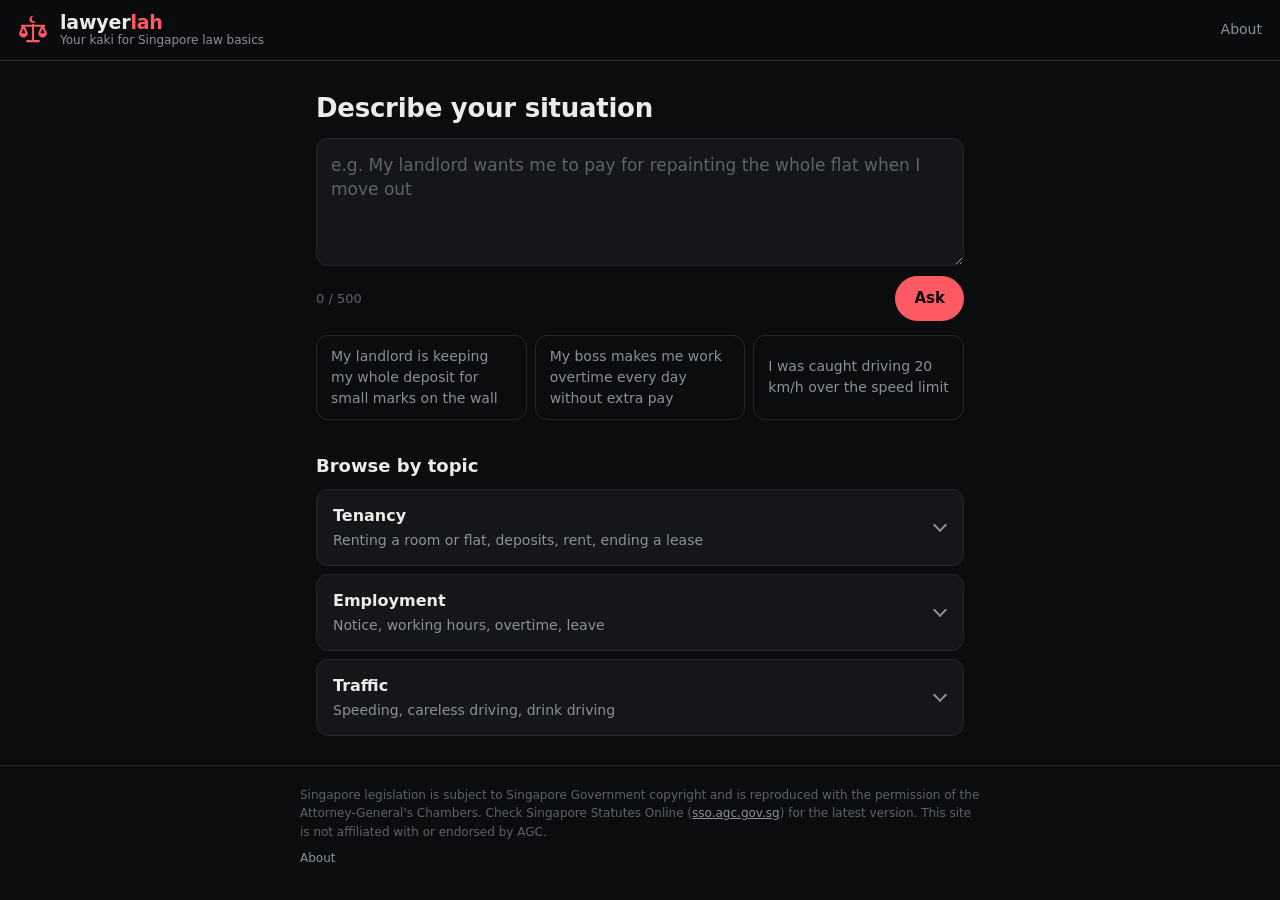
==== web/index.html @ f3852df4 "LawyerLah v1: static site, Cloudflare Worker API, placeholder law data Mobile-first dark site (plain" ====
<!doctype html>
<html lang="en">
<head>
  <meta charset="utf-8">
  <meta name="viewport" content="width=device-width, initial-scale=1, viewport-fit=cover">
  <title>lawyerlah · Your kaki for Singapore law basics</title>
  <meta name="description" content="Describe an everyday situation in Singapore (tenancy, employment, traffic) and see which Act and section seems relevant, in plain English. Not legal advice.">
  <meta name="theme-color" content="#0b0c0e">
  <meta name="color-scheme" content="dark">
  <link rel="icon" type="image/svg+xml" href="data:image/svg+xml,%3Csvg xmlns='http://www.w3.org/2000/svg' viewBox='0 0 32 32'%3E%3Crect width='32' height='32' rx='7' fill='%230b0c0e'/%3E%3Cg transform='translate(2.4 2.6) scale(.85)'%3E%3Cpath fill='%23ff5a64' d='M16.74 2.78A3.3 3.3 0 1 0 18.84 7.69A2.7 2.7 0 1 1 16.74 2.78Z'/%3E%3Cpath fill='none' stroke='%23ff5a64' stroke-width='2.4' stroke-linecap='round' stroke-linejoin='round' d='M16 11v15M10.5 26.5h11M5.5 12h21M7 12 4 19M7 12l3 7M25 12l-3 7M25 12l3 7'/%3E%3Cpath fill='%23ff5a64' d='M3 19h8a4 4 0 0 1-8 0zM21 19h8a4 4 0 0 1-8 0z'/%3E%3C/g%3E%3C/svg%3E">
  <link rel="canonical" href="https://lawyerlah.com/">
  <meta property="og:type" content="website">
  <meta property="og:site_name" content="lawyerlah">
  <meta property="og:title" content="lawyerlah · Your kaki for Singapore law basics">
  <meta property="og:description" content="Describe an everyday situation and see which Singapore Act and section seems relevant, in plain English. Not legal advice.">
  <meta property="og:url" content="https://lawyerlah.com/">
  <meta property="og:image" content="https://lawyerlah.com/og.png">
  <meta property="og:image:width" content="1200">
  <meta property="og:image:height" content="630">
  <meta property="og:image:alt" content="lawyerlah logo: scales with a crescent. Your kaki for Singapore law basics.">
  <meta name="twitter:card" content="summary_large_image">
  <meta name="twitter:title" content="lawyerlah · Your kaki for Singapore law basics">
  <meta name="twitter:description" content="Describe an everyday situation and see which Singapore Act and section seems relevant, in plain English. Not legal advice.">
  <meta name="twitter:image" content="https://lawyerlah.com/og.png">
  <link rel="stylesheet" href="style.css">
</head>
<body>
  <header class="top">
    <a class="brand" href="/" aria-label="lawyerlah home">
      <svg class="mark" viewBox="0 0 32 32" aria-hidden="true">
        <path fill="currentColor" d="M16.74 2.78A3.3 3.3 0 1 0 18.84 7.69A2.7 2.7 0 1 1 16.74 2.78Z"/>
        <path fill="none" stroke="currentColor" stroke-width="2" stroke-linecap="round" stroke-linejoin="round" d="M16 11v15M10.5 26.5h11M5.5 12h21M7 12 4 19M7 12l3 7M25 12l-3 7M25 12l3 7"/>
        <path fill="currentColor" d="M3 19h8a4 4 0 0 1-8 0zM21 19h8a4 4 0 0 1-8 0z"/>
      </svg>
      <span class="brand-text">
        <span class="wordmark">lawyer<span class="accent">lah</span></span>
        <span class="tagline">Your kaki for Singapore law basics</span>
      </span>
    </a>
    <a class="top-link" href="/about">About</a>
  </header>

  <main>
    <div id="offline" class="banner" role="status" hidden>You're offline. Questions will work again when you reconnect.</div>

    <form id="ask" class="ask" novalidate>
      <label for="q" class="ask-label">Describe your situation</label>
      <textarea id="q" name="question" rows="4" maxlength="500" placeholder="e.g. My landlord wants me to pay for repainting the whole flat when I move out" required></textarea>
      <div class="ask-row">
        <span id="count" class="count" aria-live="polite">0 / 500</span>
        <button id="submit" class="btn btn-primary" type="submit">Ask</button>
      </div>
      <p id="ask-error" class="field-error" role="alert" hidden></p>
      <div class="chips" aria-label="Examples">
        <button type="button" class="chip">My landlord is keeping my whole deposit for small marks on the wall</button>
        <button type="button" class="chip">My boss makes me work overtime every day without extra pay</button>
        <button type="button" class="chip">I was caught driving 20 km/h over the speed limit</button>
      </div>
    </form>

    <section id="result" class="result" aria-live="polite">
      <div id="loading" class="card loading" hidden>
        <p class="loading-text"><span class="spinner" aria-hidden="true"></span>Looking through the Acts…</p>
        <div class="skeleton w60"></div>
        <div class="skeleton"></div>
        <div class="skeleton w80"></div>
      </div>

      <div id="notice" class="card notice" hidden>
        <h2 id="notice-title" class="notice-title"></h2>
        <p id="notice-text" class="notice-text"></p>
        <button id="retry" class="btn" type="button" hidden>Try again</button>
      </div>

      <article id="answer" class="card answer" hidden>
        <div class="block">
          <h2 class="label">Likely relevant law</h2>
          <p id="a-law" class="law"></p>
        </div>
        <div class="block">
          <h2 class="label">What it says in plain English</h2>
          <p id="a-plain"></p>
        </div>
        <div class="block">
          <h2 class="label">What is unclear or depends</h2>
          <p id="a-unclear"></p>
        </div>
        <a id="a-link" class="btn btn-primary btn-block" target="_blank" rel="noopener noreferrer"></a>
        <div class="feedback">
          <span class="feedback-q">Was this pointer useful?</span>
          <div class="feedback-btns">
            <button type="button" class="btn btn-small" data-vote="helpful">Helpful</button>
            <button type="button" class="btn btn-small" data-vote="wrong">Wrong</button>
          </div>
          <span id="fb-thanks" class="feedback-thanks" hidden></span>
        </div>
        <p class="disclaimer">Not legal advice. For general understanding only. Ask a lawyer for your situation.</p>
      </article>
    </section>

    <section class="topics" aria-labelledby="topics-title">
      <h2 id="topics-title" class="section-title">Browse by topic</h2>
      <ul class="topic-list">
        <li>
          <details>
            <summary><span class="topic-name">Tenancy</span><span class="topic-sub">Renting a room or flat, deposits, rent, ending a lease</span></summary>
            <div class="topic-qs">
              <button type="button" class="chip">My landlord wants to end my lease early because I paid rent late</button>
              <button type="button" class="chip">I owe two months of rent and my landlord says he will take my things</button>
              <button type="button" class="chip">My landlord won't return my deposit after I moved out</button>
            </div>
          </details>
        </li>
        <li>
          <details>
            <summary><span class="topic-name">Employment</span><span class="topic-sub">Notice, working hours, overtime, leave</span></summary>
            <div class="topic-qs">
              <button type="button" class="chip">How much notice do I give if I want to resign?</button>
              <button type="button" class="chip">My boss makes me work 12 hours a day</button>
              <button type="button" class="chip">How many days of annual leave do I get after two years?</button>
            </div>
          </details>
        </li>
        <li>
          <details>
            <summary><span class="topic-name">Traffic</span><span class="topic-sub">Speeding, careless driving, drink driving</span></summary>
            <div class="topic-qs">
              <button type="button" class="chip">I was caught speeding on the expressway</button>
              <button type="button" class="chip">I changed lanes without signalling and a car hit me</button>
              <button type="button" class="chip">I had two beers at dinner and drove home</button>
            </div>
          </details>
        </li>
      </ul>
    </section>
  </main>

  <footer class="foot">
    <p>Singapore legislation is subject to Singapore Government copyright and is reproduced with the permission of the Attorney-General's Chambers. Check Singapore Statutes Online (<a href="https://sso.agc.gov.sg/" target="_blank" rel="noopener noreferrer">sso.agc.gov.sg</a>) for the latest version. This site is not affiliated with or endorsed by AGC.</p>
    <p class="foot-links"><a href="/about">About</a></p>
  </footer>

  <script src="app.js"></script>
</body>
</html>
---- web/style.css ----
:root {
  --bg: #0b0c0e;
  --surface: #141619;
  --surface-2: #1b1e22;
  --line: #24272c;
  --text: #ecebe7;
  --muted: #8b9099;
  --faint: #5d626b;
  --accent: #ff5a64; /* the one accent: Singapore red, lifted for the dark background */
  --accent-ink: #0b0c0e;
  --warn: #ff9f1c;
  --warn-bg: rgba(255, 159, 28, 0.12);
  --ok: #3ccf7a;

  --radius: 12px;
  --sans: system-ui, -apple-system, "Segoe UI", Roboto, "Helvetica Neue", Arial, sans-serif;
  color-scheme: dark;
}

* { box-sizing: border-box; }
html, body { margin: 0; }
body {
  background: var(--bg);
  color: var(--text);
  font: 16px/1.5 var(--sans);
  -webkit-font-smoothing: antialiased;
  -webkit-tap-highlight-color: transparent;
  min-height: 100dvh;
  display: flex;
  flex-direction: column;
}
button, input, textarea { font: inherit; color: inherit; }
button { cursor: pointer; }
a { color: var(--text); }
[hidden] { display: none !important; }
:focus-visible { outline: 2px solid var(--accent); outline-offset: 2px; }

/* ------------------------------------------------------------ header */
.top {
  position: sticky; top: 0; z-index: 10;
  display: flex; align-items: center; justify-content: space-between; gap: 12px;
  padding: calc(12px + env(safe-area-inset-top)) 16px 12px;
  background: rgba(11, 12, 14, 0.92);
  backdrop-filter: blur(10px);
  -webkit-backdrop-filter: blur(10px);
  border-bottom: 1px solid var(--line);
}
.brand { display: flex; align-items: center; gap: 10px; min-width: 0; text-decoration: none; color: var(--text); }
.mark { width: 34px; height: 34px; flex: none; color: var(--accent); }
.brand-text { display: flex; flex-direction: column; line-height: 1.15; min-width: 0; }
.wordmark { font-weight: 700; font-size: 19px; letter-spacing: -0.01em; }
.accent { color: var(--accent); }
.tagline { color: var(--muted); font-size: 12px; white-space: nowrap; overflow: hidden; text-overflow: ellipsis; }
.top-link { color: var(--muted); font-size: 14px; text-decoration: none; padding: 6px 2px; white-space: nowrap; }
.top-link:hover { color: var(--text); }

main { flex: 1; width: 100%; max-width: 680px; margin: 0 auto; padding: 16px; }

/* ------------------------------------------------------------ banner */
.banner {
  margin-bottom: 12px; padding: 10px 12px; border-radius: var(--radius);
  background: var(--warn-bg); color: var(--warn); font-size: 14px;
}

/* ------------------------------------------------------------ ask */
.ask { display: flex; flex-direction: column; gap: 10px; }
.ask-label { font-size: 22px; font-weight: 650; letter-spacing: -0.01em; }
textarea {
  width: 100%; min-height: 128px; resize: vertical;
  padding: 14px; border-radius: var(--radius);
  background: var(--surface); border: 1px solid var(--line);
  font-size: 17px; line-height: 1.45;
}
textarea::placeholder { color: var(--faint); }
textarea:focus { border-color: var(--accent); outline: none; }
.ask-row { display: flex; align-items: center; justify-content: space-between; gap: 12px; }
.count { color: var(--faint); font-size: 13px; font-variant-numeric: tabular-nums; }
.count.near { color: var(--warn); }
.field-error { margin: 0; color: var(--warn); font-size: 14px; }

.btn {
  display: inline-flex; align-items: center; justify-content: center; gap: 6px;
  min-height: 44px; padding: 10px 18px; border-radius: 999px;
  background: var(--surface-2); border: 1px solid var(--line);
  font-weight: 600; font-size: 15px; text-decoration: none; color: var(--text);
}
.btn:hover { border-color: var(--faint); }
.btn-primary { background: var(--accent); border-color: var(--accent); color: var(--accent-ink); }
.btn-primary:hover { filter: brightness(1.08); border-color: var(--accent); }
.btn:disabled { opacity: 0.55; cursor: default; }
.btn-block { width: 100%; text-align: center; }
.btn-small { min-height: 38px; padding: 6px 14px; font-size: 14px; }
.btn[aria-pressed="true"] { border-color: var(--accent); color: var(--accent); }

.chips { display: flex; flex-direction: column; gap: 8px; margin-top: 4px; }
.chip {
  text-align: left; padding: 10px 14px; border-radius: var(--radius);
  background: transparent; border: 1px solid var(--line); color: var(--muted); font-size: 14px;
}
.chip:hover { color: var(--text); border-color: var(--faint); }

/* ------------------------------------------------------------ result cards */
.result { margin-top: 20px; scroll-margin-top: 80px; }
.card {
  background: var(--surface); border: 1px solid var(--line); border-radius: var(--radius);
  padding: 16px; display: flex; flex-direction: column; gap: 16px;
}
.block p { margin: 4px 0 0; }
.label {
  margin: 0; font-size: 12px; font-weight: 650; letter-spacing: 0.08em; text-transform: uppercase; color: var(--muted);
}
.law { font-size: 19px; font-weight: 650; line-height: 1.3; }
.law .sec { display: block; color: var(--accent); font-size: 16px; margin-top: 2px; }

.feedback {
  display: flex; flex-wrap: wrap; align-items: center; justify-content: space-between; gap: 8px;
  padding-top: 14px; border-top: 1px solid var(--line);
}
.feedback-q { color: var(--muted); font-size: 14px; }
.feedback-btns { display: flex; gap: 8px; }
.feedback-thanks { color: var(--ok); font-size: 14px; width: 100%; }

.disclaimer {
  margin: 0; padding: 10px 12px; border-radius: 8px;
  background: var(--surface-2); color: var(--muted); font-size: 13px;
}

.notice-title { margin: 0; font-size: 17px; }
.notice-text { margin: 0; color: var(--muted); }
.notice.warn .notice-title { color: var(--warn); }
.notice .btn { align-self: flex-start; }

/* loading */
.loading-text { margin: 0; display: flex; align-items: center; gap: 10px; color: var(--muted); }
.spinner {
  width: 16px; height: 16px; border-radius: 50%;
  border: 2px solid var(--line); border-top-color: var(--accent);
  animation: spin 0.8s linear infinite;
}
.skeleton { height: 14px; border-radius: 6px; background: var(--surface-2); animation: pulse 1.2s ease-in-out infinite; }
.skeleton.w60 { width: 60%; }
.skeleton.w80 { width: 80%; }
@keyframes spin { to { transform: rotate(360deg); } }
@keyframes pulse { 50% { opacity: 0.45; } }
@media (prefers-reduced-motion: reduce) {
  .spinner, .skeleton { animation: none; }
}

/* ------------------------------------------------------------ topics */
.topics { margin-top: 32px; }
.section-title { margin: 0 0 10px; font-size: 18px; font-weight: 650; }
.topic-list { list-style: none; margin: 0; padding: 0; display: flex; flex-direction: column; gap: 8px; }
details { background: var(--surface); border: 1px solid var(--line); border-radius: var(--radius); }
summary {
  list-style: none; cursor: pointer; padding: 14px 40px 14px 16px; position: relative;
  display: flex; flex-direction: column; gap: 2px;
}
summary::-webkit-details-marker { display: none; }
summary::after {
  content: ""; position: absolute; right: 18px; top: 50%; width: 8px; height: 8px;
  border-right: 2px solid var(--muted); border-bottom: 2px solid var(--muted);
  transform: translateY(-70%) rotate(45deg); transition: transform 0.15s;
}
details[open] summary::after { transform: translateY(-30%) rotate(-135deg); }
.topic-name { font-weight: 650; }
.topic-sub { color: var(--muted); font-size: 14px; }
.topic-qs { display: flex; flex-direction: column; gap: 8px; padding: 0 12px 12px; }

/* ------------------------------------------------------------ about */
.about { line-height: 1.6; }
.about p { margin: 0 0 14px; }
.about-title { margin: 8px 0 16px; font-size: 26px; letter-spacing: -0.01em; }
.about .section-title { margin-top: 28px; }
.about .disclaimer { font-size: 15px; color: var(--text); }

/* ------------------------------------------------------------ footer */
.foot {
  border-top: 1px solid var(--line); color: var(--faint); font-size: 12px; line-height: 1.55;
  padding: 20px 16px calc(24px + env(safe-area-inset-bottom));
}
.foot p { max-width: 680px; margin: 0 auto 8px; }
.foot a { color: var(--muted); }
.foot-links a { text-decoration: none; }

@media (min-width: 640px) {
  main { padding: 28px 16px; }
  .ask-label { font-size: 26px; }
  .chips { flex-direction: row; flex-wrap: wrap; }
  .chips .chip { flex: 1 1 30%; }
}
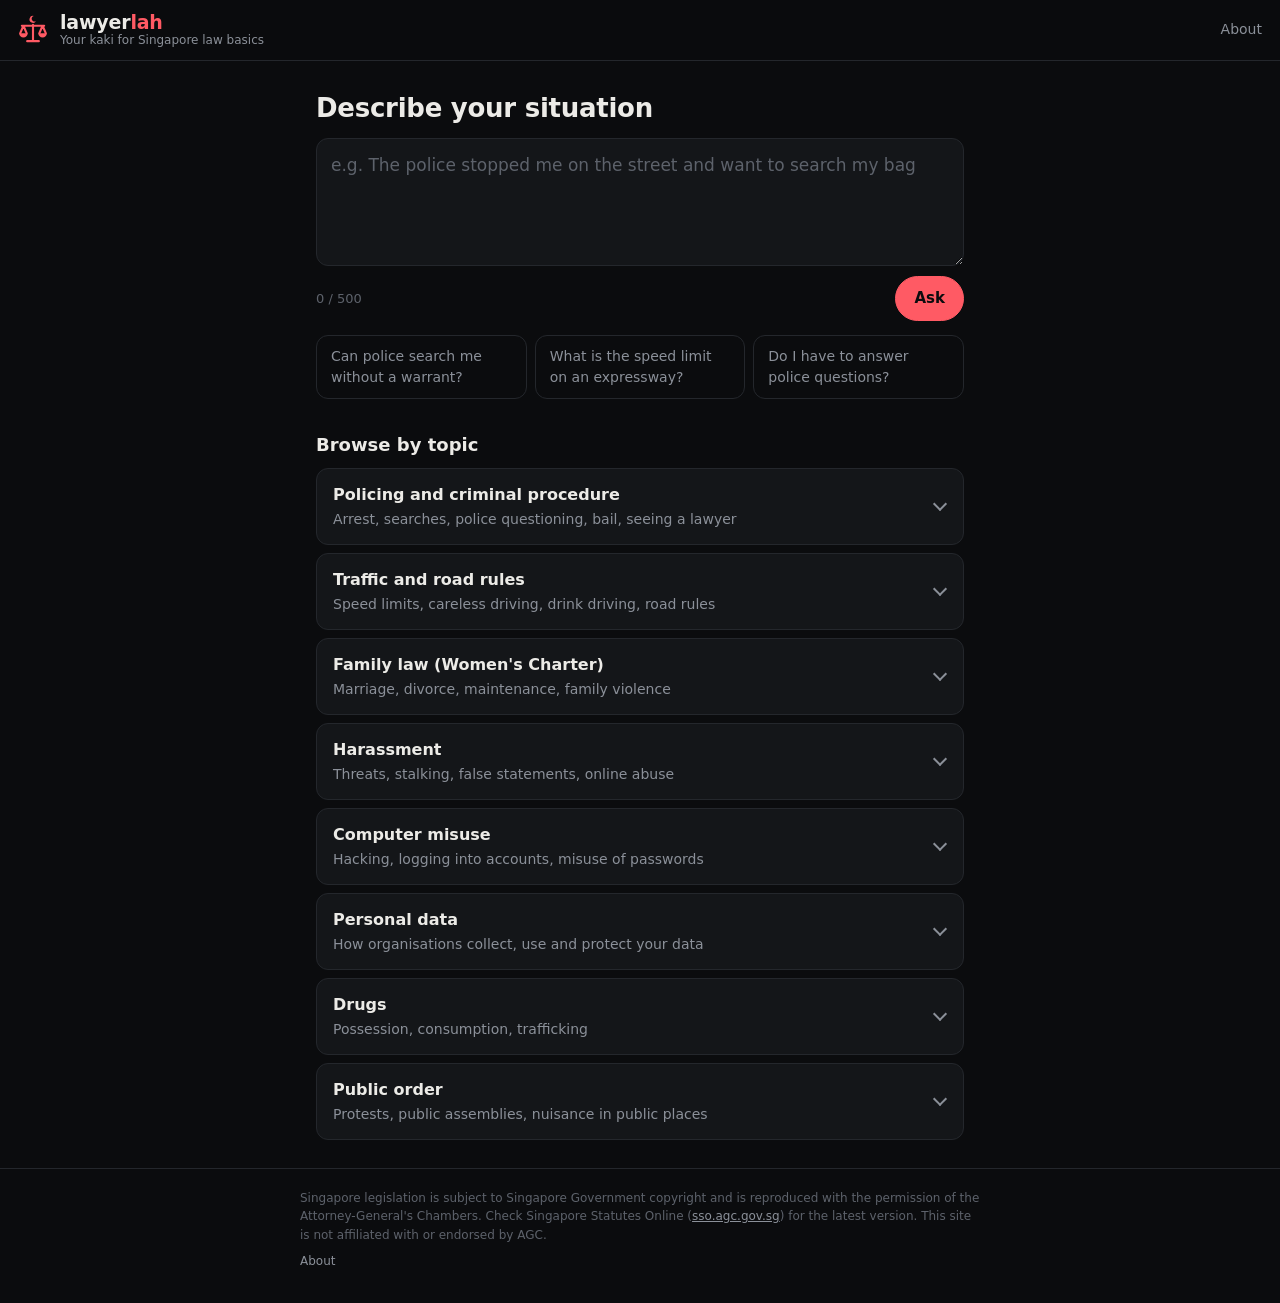
==== commit 438c997b: "Coverage text matches the Acts loaded; real KV record shapes; Act name map - Home page chips, browse" ====
--- a/web/index.html
+++ b/web/index.html
@@ -4,24 +4,25 @@
   <meta charset="utf-8">
   <meta name="viewport" content="width=device-width, initial-scale=1, viewport-fit=cover">
   <title>lawyerlah · Your kaki for Singapore law basics</title>
-  <meta name="description" content="Describe an everyday situation in Singapore (tenancy, employment, traffic) and see which Act and section seems relevant, in plain English. Not legal advice.">
+  <meta name="description" content="Describe an everyday situation in Singapore and see what the Acts say, in plain English: policing and criminal procedure, traffic and road rules, family law (Women's Charter), harassment, computer misuse, personal data, drugs and public order. Not legal advice.">
   <meta name="theme-color" content="#0b0c0e">
   <meta name="color-scheme" content="dark">
+  <meta name="robots" content="noindex, nofollow, noarchive, nosnippet">
   <link rel="icon" type="image/svg+xml" href="data:image/svg+xml,%3Csvg xmlns='http://www.w3.org/2000/svg' viewBox='0 0 32 32'%3E%3Crect width='32' height='32' rx='7' fill='%230b0c0e'/%3E%3Cg transform='translate(2.4 2.6) scale(.85)'%3E%3Cpath fill='%23ff5a64' d='M16.74 2.78A3.3 3.3 0 1 0 18.84 7.69A2.7 2.7 0 1 1 16.74 2.78Z'/%3E%3Cpath fill='none' stroke='%23ff5a64' stroke-width='2.4' stroke-linecap='round' stroke-linejoin='round' d='M16 11v15M10.5 26.5h11M5.5 12h21M7 12 4 19M7 12l3 7M25 12l-3 7M25 12l3 7'/%3E%3Cpath fill='%23ff5a64' d='M3 19h8a4 4 0 0 1-8 0zM21 19h8a4 4 0 0 1-8 0z'/%3E%3C/g%3E%3C/svg%3E">
-  <link rel="canonical" href="https://lawyerlah.com/">
+  <link rel="canonical" href="/">
   <meta property="og:type" content="website">
   <meta property="og:site_name" content="lawyerlah">
   <meta property="og:title" content="lawyerlah · Your kaki for Singapore law basics">
   <meta property="og:description" content="Describe an everyday situation and see which Singapore Act and section seems relevant, in plain English. Not legal advice.">
-  <meta property="og:url" content="https://lawyerlah.com/">
-  <meta property="og:image" content="https://lawyerlah.com/og.png">
+  <meta property="og:url" content="/">
+  <meta property="og:image" content="/og.png">
   <meta property="og:image:width" content="1200">
   <meta property="og:image:height" content="630">
   <meta property="og:image:alt" content="lawyerlah logo: scales with a crescent. Your kaki for Singapore law basics.">
   <meta name="twitter:card" content="summary_large_image">
   <meta name="twitter:title" content="lawyerlah · Your kaki for Singapore law basics">
   <meta name="twitter:description" content="Describe an everyday situation and see which Singapore Act and section seems relevant, in plain English. Not legal advice.">
-  <meta name="twitter:image" content="https://lawyerlah.com/og.png">
+  <meta name="twitter:image" content="/og.png">
   <link rel="stylesheet" href="style.css">
 </head>
 <body>
@@ -45,16 +46,16 @@
 
     <form id="ask" class="ask" novalidate>
       <label for="q" class="ask-label">Describe your situation</label>
-      <textarea id="q" name="question" rows="4" maxlength="500" placeholder="e.g. My landlord wants me to pay for repainting the whole flat when I move out" required></textarea>
+      <textarea id="q" name="question" rows="4" maxlength="500" placeholder="e.g. The police stopped me on the street and want to search my bag" required></textarea>
       <div class="ask-row">
         <span id="count" class="count" aria-live="polite">0 / 500</span>
         <button id="submit" class="btn btn-primary" type="submit">Ask</button>
       </div>
       <p id="ask-error" class="field-error" role="alert" hidden></p>
       <div class="chips" aria-label="Examples">
-        <button type="button" class="chip">My landlord is keeping my whole deposit for small marks on the wall</button>
-        <button type="button" class="chip">My boss makes me work overtime every day without extra pay</button>
-        <button type="button" class="chip">I was caught driving 20 km/h over the speed limit</button>
+        <button type="button" class="chip">Can police search me without a warrant?</button>
+        <button type="button" class="chip">What is the speed limit on an expressway?</button>
+        <button type="button" class="chip">Do I have to answer police questions?</button>
       </div>
     </form>
 
@@ -73,19 +74,30 @@
       </div>
 
       <article id="answer" class="card answer" hidden>
+        <div id="a-demo" class="demo-banner" role="note" hidden>
+          <strong id="a-demo-title">DEMO DATA, not real law</strong>
+          <span>This answer uses placeholder text, not the real wording of the section. It is only here to test the site.</span>
+        </div>
         <div class="block">
-          <h2 class="label">Likely relevant law</h2>
-          <p id="a-law" class="law"></p>
+          <h2 class="label">The short answer</h2>
+          <p id="a-short" class="short-answer"></p>
+          <p id="a-figures" class="figures-note" hidden></p>
+        </div>
+        <div id="a-how-block" class="block">
+          <h2 class="label">How it applies</h2>
+          <p id="a-how"></p>
         </div>
         <div class="block">
-          <h2 class="label">What it says in plain English</h2>
-          <p id="a-plain"></p>
-        </div>
-        <div class="block">
-          <h2 class="label">What is unclear or depends</h2>
-          <p id="a-unclear"></p>
-        </div>
-        <a id="a-link" class="btn btn-primary btn-block" target="_blank" rel="noopener noreferrer"></a>
+          <h2 class="label">What depends on the facts</h2>
+          <ul id="a-depends" class="depends"></ul>
+        </div>
+        <div id="a-source" class="source"></div>
+        <div id="a-further" class="further" hidden></div>
+        <div id="a-routes-block" class="block" hidden>
+          <h2 class="label">Official routes that may apply</h2>
+          <p class="routes-note">For information only. Each route has its own conditions, and whether any of them fits depends on the facts. Details can change; the official page has the current version.</p>
+          <ul id="a-routes" class="routes"></ul>
+        </div>
         <div class="feedback">
           <span class="feedback-q">Was this pointer useful?</span>
           <div class="feedback-btns">
@@ -94,7 +106,7 @@
           </div>
           <span id="fb-thanks" class="feedback-thanks" hidden></span>
         </div>
-        <p class="disclaimer">Not legal advice. For general understanding only. Ask a lawyer for your situation.</p>
+        <p class="disclaimer">Not legal advice. For general understanding only. Ask a lawyer for your situation. This is general information, not a lawyer, no lawyer-client relationship.</p>
       </article>
     </section>
 
@@ -103,31 +115,77 @@
       <ul class="topic-list">
         <li>
           <details>
-            <summary><span class="topic-name">Tenancy</span><span class="topic-sub">Renting a room or flat, deposits, rent, ending a lease</span></summary>
-            <div class="topic-qs">
-              <button type="button" class="chip">My landlord wants to end my lease early because I paid rent late</button>
-              <button type="button" class="chip">I owe two months of rent and my landlord says he will take my things</button>
-              <button type="button" class="chip">My landlord won't return my deposit after I moved out</button>
-            </div>
-          </details>
-        </li>
-        <li>
-          <details>
-            <summary><span class="topic-name">Employment</span><span class="topic-sub">Notice, working hours, overtime, leave</span></summary>
-            <div class="topic-qs">
-              <button type="button" class="chip">How much notice do I give if I want to resign?</button>
-              <button type="button" class="chip">My boss makes me work 12 hours a day</button>
-              <button type="button" class="chip">How many days of annual leave do I get after two years?</button>
-            </div>
-          </details>
-        </li>
-        <li>
-          <details>
-            <summary><span class="topic-name">Traffic</span><span class="topic-sub">Speeding, careless driving, drink driving</span></summary>
-            <div class="topic-qs">
-              <button type="button" class="chip">I was caught speeding on the expressway</button>
-              <button type="button" class="chip">I changed lanes without signalling and a car hit me</button>
-              <button type="button" class="chip">I had two beers at dinner and drove home</button>
+            <summary><span class="topic-name">Policing and criminal procedure</span><span class="topic-sub">Arrest, searches, police questioning, bail, seeing a lawyer</span></summary>
+            <div class="topic-qs">
+              <button type="button" class="chip">What happens after someone is arrested?</button>
+              <button type="button" class="chip">Can I see a lawyer after being arrested?</button>
+              <button type="button" class="chip">How long can police hold someone before they see a Magistrate?</button>
+            </div>
+          </details>
+        </li>
+        <li>
+          <details>
+            <summary><span class="topic-name">Traffic and road rules</span><span class="topic-sub">Speed limits, careless driving, drink driving, road rules</span></summary>
+            <div class="topic-qs">
+              <button type="button" class="chip">What is the speed limit on normal roads?</button>
+              <button type="button" class="chip">What happens if someone drives after drinking?</button>
+              <button type="button" class="chip">Can I use my phone while driving?</button>
+            </div>
+          </details>
+        </li>
+        <li>
+          <details>
+            <summary><span class="topic-name">Family law (Women's Charter)</span><span class="topic-sub">Marriage, divorce, maintenance, family violence</span></summary>
+            <div class="topic-qs">
+              <button type="button" class="chip">How does a divorce start?</button>
+              <button type="button" class="chip">Can a spouse be asked to pay maintenance?</button>
+              <button type="button" class="chip">How do I get a protection order against a family member?</button>
+            </div>
+          </details>
+        </li>
+        <li>
+          <details>
+            <summary><span class="topic-name">Harassment</span><span class="topic-sub">Threats, stalking, false statements, online abuse</span></summary>
+            <div class="topic-qs">
+              <button type="button" class="chip">Someone keeps sending me threatening messages</button>
+              <button type="button" class="chip">Can I stop someone posting false things about me online?</button>
+              <button type="button" class="chip">What counts as stalking?</button>
+            </div>
+          </details>
+        </li>
+        <li>
+          <details>
+            <summary><span class="topic-name">Computer misuse</span><span class="topic-sub">Hacking, logging into accounts, misuse of passwords</span></summary>
+            <div class="topic-qs">
+              <button type="button" class="chip">Someone logged into my account without permission</button>
+              <button type="button" class="chip">Is sharing someone else's password an offence?</button>
+            </div>
+          </details>
+        </li>
+        <li>
+          <details>
+            <summary><span class="topic-name">Personal data</span><span class="topic-sub">How organisations collect, use and protect your data</span></summary>
+            <div class="topic-qs">
+              <button type="button" class="chip">A company leaked my personal data</button>
+              <button type="button" class="chip">Can a company use my data for marketing without asking?</button>
+            </div>
+          </details>
+        </li>
+        <li>
+          <details>
+            <summary><span class="topic-name">Drugs</span><span class="topic-sub">Possession, consumption, trafficking</span></summary>
+            <div class="topic-qs">
+              <button type="button" class="chip">What happens if drugs are found in my bag?</button>
+              <button type="button" class="chip">What does trafficking mean for drugs?</button>
+            </div>
+          </details>
+        </li>
+        <li>
+          <details>
+            <summary><span class="topic-name">Public order</span><span class="topic-sub">Protests, public assemblies, nuisance in public places</span></summary>
+            <div class="topic-qs">
+              <button type="button" class="chip">Do I need a permit to hold a protest?</button>
+              <button type="button" class="chip">What happens if someone is drunk and noisy in public?</button>
             </div>
           </details>
         </li>
--- a/web/style.css
+++ b/web/style.css
@@ -109,8 +109,20 @@
 .label {
   margin: 0; font-size: 12px; font-weight: 650; letter-spacing: 0.08em; text-transform: uppercase; color: var(--muted);
 }
-.law { font-size: 19px; font-weight: 650; line-height: 1.3; }
-.law .sec { display: block; color: var(--accent); font-size: 16px; margin-top: 2px; }
+.short-answer { font-size: 18px; line-height: 1.5; }
+.block .figures-note {
+  margin-top: 8px; padding: 8px 10px; border-radius: 8px;
+  background: var(--warn-bg); color: var(--warn); font-size: 14px;
+}
+.depends { margin: 6px 0 0; padding-left: 20px; display: flex; flex-direction: column; gap: 4px; }
+.source { color: var(--faint); font-size: 12px; line-height: 1.5; }
+.source p { margin: 0; }
+.source p + p { margin-top: 2px; }
+.source a { color: var(--muted); }
+.further { font-size: 13px; color: var(--muted); }
+.further p { margin: 0; }
+.further a { color: var(--text); }
+.further .further-note { color: var(--faint); font-size: 12px; margin-top: 2px; }
 
 .feedback {
   display: flex; flex-wrap: wrap; align-items: center; justify-content: space-between; gap: 8px;
@@ -124,6 +136,24 @@
   margin: 0; padding: 10px 12px; border-radius: 8px;
   background: var(--surface-2); color: var(--muted); font-size: 13px;
 }
+
+/* demo data banner: shown on every answer built on placeholder law text */
+.demo-banner {
+  display: flex; flex-direction: column; gap: 2px;
+  margin: -4px 0 0; padding: 12px 14px; border-radius: 8px;
+  background: var(--warn-bg); border: 2px solid var(--warn); color: var(--warn); font-size: 14px;
+}
+.demo-banner strong { font-size: 16px; letter-spacing: 0.04em; text-transform: uppercase; }
+.demo-banner span { color: var(--text); }
+
+/* official routes */
+.routes-note { color: var(--muted); font-size: 14px; }
+.routes { list-style: none; margin: 10px 0 0; padding: 0; display: flex; flex-direction: column; gap: 10px; }
+.route { padding: 12px; border-radius: 8px; background: var(--surface-2); font-size: 14px; }
+.route p { margin: 4px 0 0; color: var(--muted); }
+.route-name { font-weight: 650; font-size: 15px; color: var(--text); text-decoration: none; }
+a.route-name:hover { text-decoration: underline; }
+.route-k { color: var(--text); font-weight: 600; }
 
 .notice-title { margin: 0; font-size: 17px; }
 .notice-text { margin: 0; color: var(--muted); }
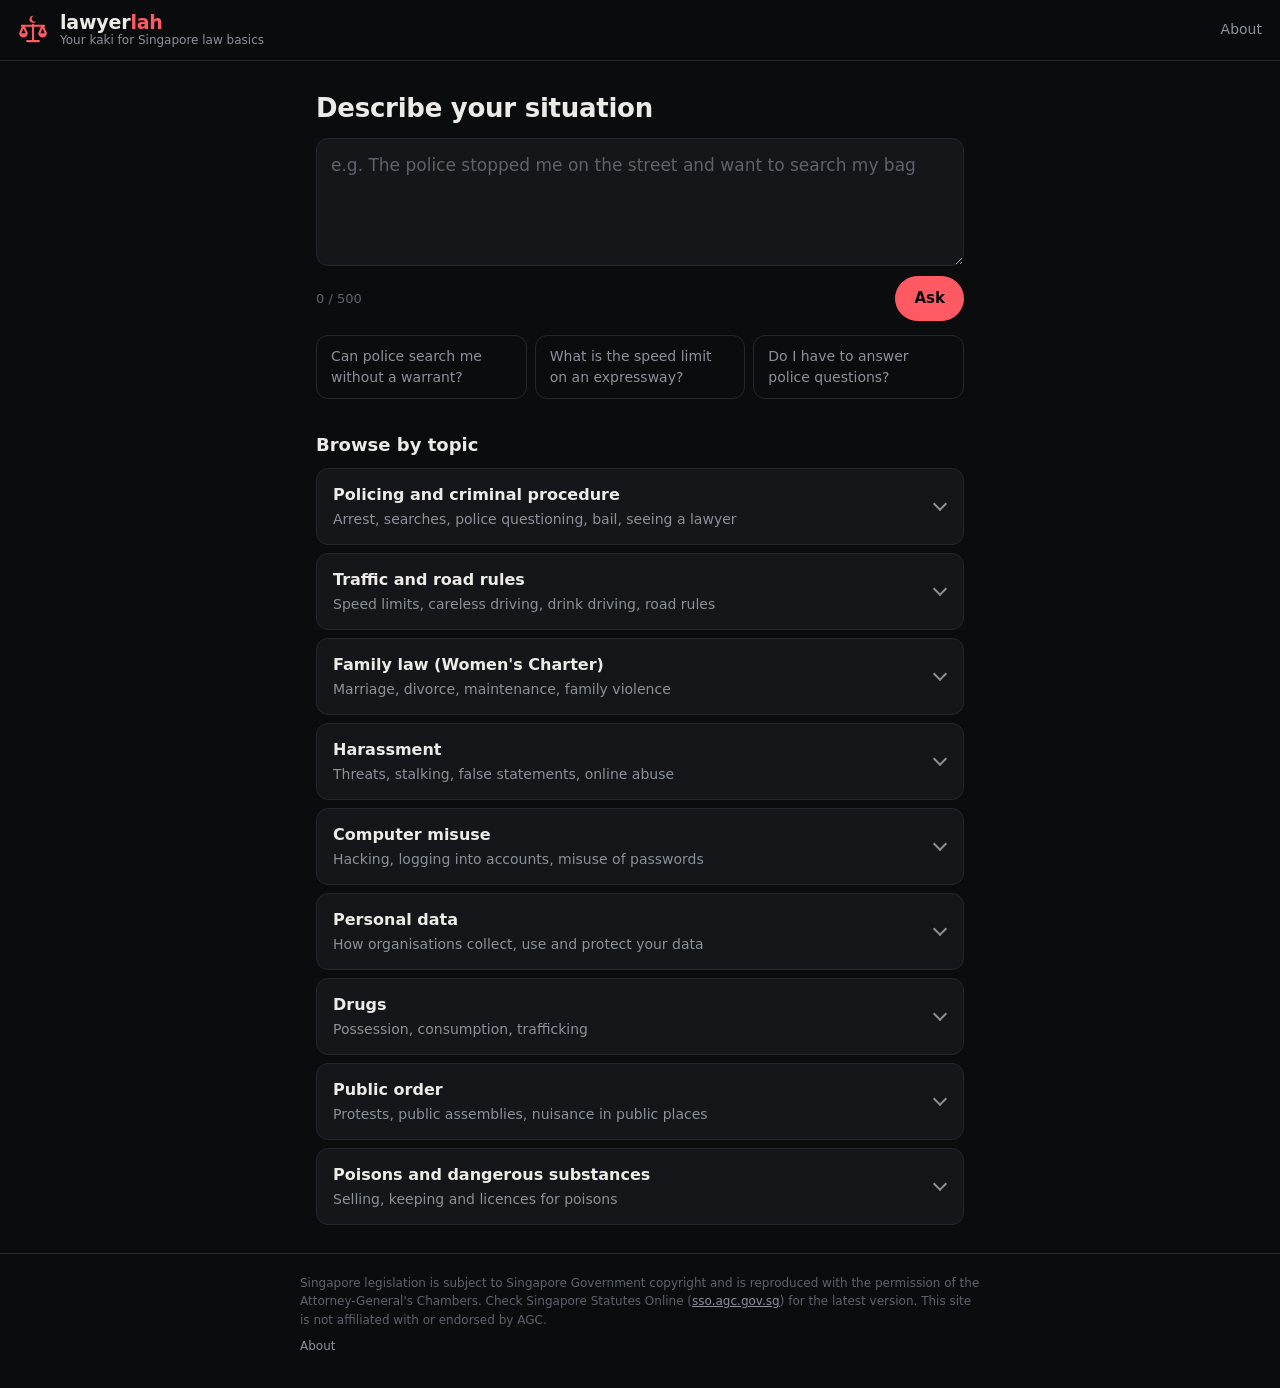
==== commit 08a823d6: "Plain-language answers, special-Act scope, Poisons codes, real CPC s78 fixture Plain language: - Ans" ====
--- a/web/index.html
+++ b/web/index.html
@@ -4,7 +4,7 @@
   <meta charset="utf-8">
   <meta name="viewport" content="width=device-width, initial-scale=1, viewport-fit=cover">
   <title>lawyerlah · Your kaki for Singapore law basics</title>
-  <meta name="description" content="Describe an everyday situation in Singapore and see what the Acts say, in plain English: policing and criminal procedure, traffic and road rules, family law (Women's Charter), harassment, computer misuse, personal data, drugs and public order. Not legal advice.">
+  <meta name="description" content="Describe an everyday situation in Singapore and see what the Acts say, in plain English: policing and criminal procedure, traffic and road rules, family law (Women's Charter), harassment, computer misuse, personal data, drugs, public order, and poisons and dangerous substances. Not legal advice.">
   <meta name="theme-color" content="#0b0c0e">
   <meta name="color-scheme" content="dark">
   <meta name="robots" content="noindex, nofollow, noarchive, nosnippet">
@@ -189,6 +189,15 @@
             </div>
           </details>
         </li>
+        <li>
+          <details>
+            <summary><span class="topic-name">Poisons and dangerous substances</span><span class="topic-sub">Selling, keeping and licences for poisons</span></summary>
+            <div class="topic-qs">
+              <button type="button" class="chip">Do I need a licence to sell poisons?</button>
+              <button type="button" class="chip">Can I keep poison at home?</button>
+            </div>
+          </details>
+        </li>
       </ul>
     </section>
   </main>
